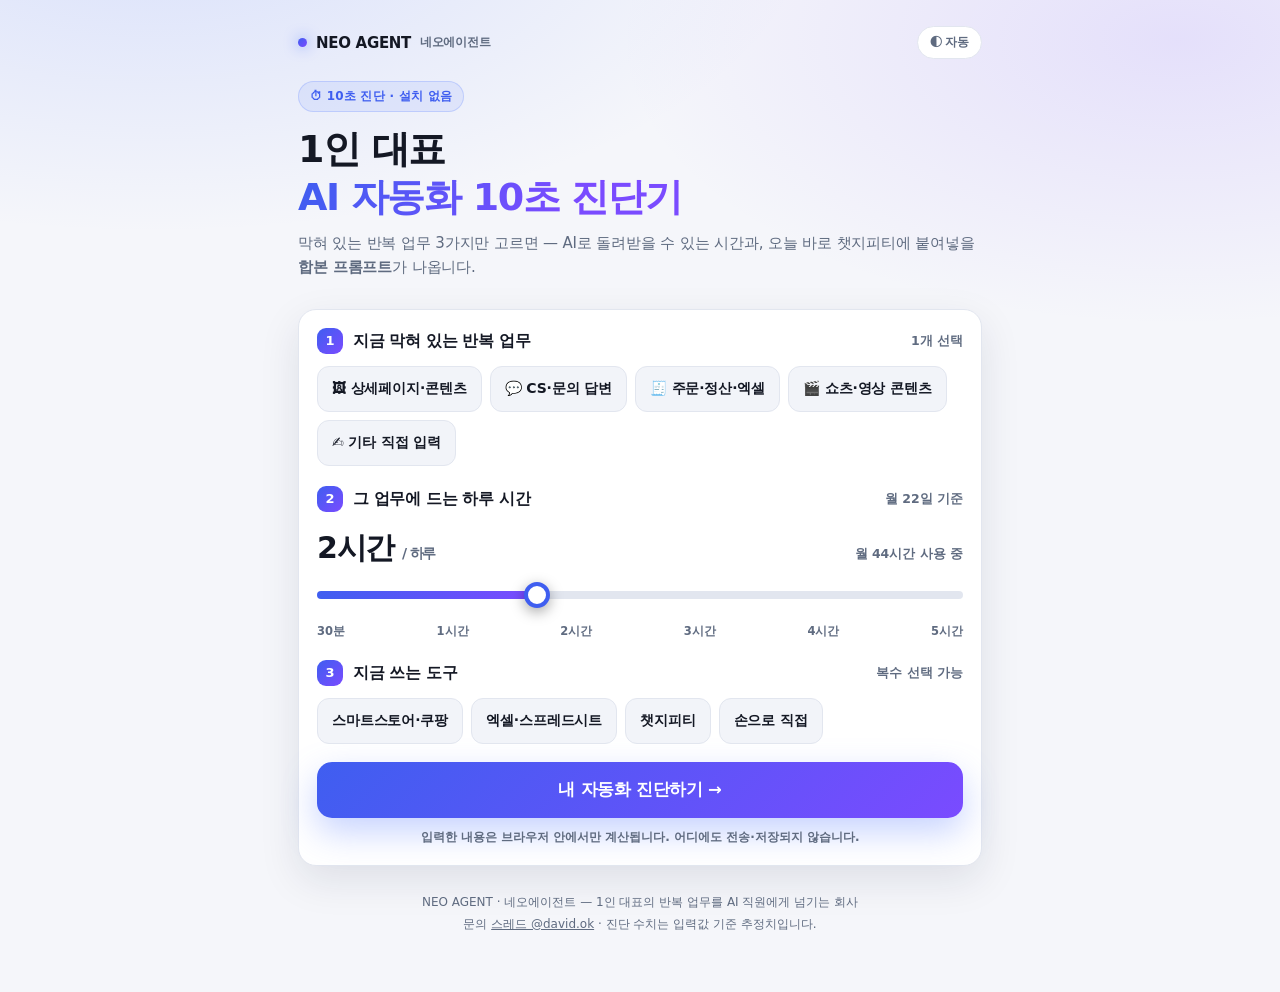
==== funnel/index.html @ 5f0cebe0 "Add NEO AGENT AI automation diagnosis mini-tool (threads funnel)" ====
<!DOCTYPE html>
<html lang="ko" data-theme="auto">
<head>
<meta charset="utf-8">
<meta name="viewport" content="width=device-width, initial-scale=1, viewport-fit=cover">
<meta name="color-scheme" content="dark light">
<title>1인 대표 AI 자동화 10초 진단기 | NEO AGENT</title>
<meta name="description" content="막혀 있는 반복 업무·하루 소요 시간·쓰는 도구 3가지만 고르면, AI 대체 가능 비율과 월 절약 시간, 바로 쓸 수 있는 합본 프롬프트를 만들어 드립니다.">
<meta property="og:title" content="1인 대표 AI 자동화 10초 진단기">
<meta property="og:description" content="3가지만 고르면 월 절약 시간과 바로 쓰는 프롬프트가 나옵니다. NEO AGENT.">
<meta property="og:type" content="website">
<style>
  :root{
    --bg:#0b0d12;
    --bg-soft:#12151d;
    --card:#151922;
    --card-2:#1b202b;
    --line:#262c39;
    --text:#eef1f7;
    --muted:#9aa4b8;
    --brand:#6c8cff;
    --brand-2:#8f6cff;
    --mint:#3ddc97;
    --warn:#ffb454;
    --shadow:0 18px 50px rgba(0,0,0,.45);
    --radius:18px;
  }
  html[data-theme="light"]{
    --bg:#f5f6fa;
    --bg-soft:#ffffff;
    --card:#ffffff;
    --card-2:#f2f4f9;
    --line:#e2e6ef;
    --text:#141824;
    --muted:#5f6b80;
    --brand:#3f5ef0;
    --brand-2:#7a4bff;
    --mint:#0f9d63;
    --warn:#b26b00;
    --shadow:0 14px 40px rgba(24,32,54,.10);
  }
  @media (prefers-color-scheme: light){
    html[data-theme="auto"]{
      --bg:#f5f6fa; --bg-soft:#ffffff; --card:#ffffff; --card-2:#f2f4f9;
      --line:#e2e6ef; --text:#141824; --muted:#5f6b80;
      --brand:#3f5ef0; --brand-2:#7a4bff; --mint:#0f9d63; --warn:#b26b00;
      --shadow:0 14px 40px rgba(24,32,54,.10);
    }
  }
  *{box-sizing:border-box}
  html,body{margin:0;padding:0}
  body{
    background:
      radial-gradient(1100px 520px at 12% -8%, rgba(108,140,255,.20), transparent 60%),
      radial-gradient(900px 460px at 92% 4%, rgba(143,108,255,.16), transparent 62%),
      var(--bg);
    color:var(--text);
    font-family:-apple-system,BlinkMacSystemFont,"Apple SD Gothic Neo","Pretendard","Malgun Gothic","Noto Sans KR",system-ui,sans-serif;
    line-height:1.6;
    -webkit-font-smoothing:antialiased;
    -webkit-text-size-adjust:100%;
    padding:0 0 56px;
  }
  .wrap{width:100%;max-width:720px;margin:0 auto;padding:0 18px}
  header{padding:26px 0 6px}
  .bar{display:flex;align-items:center;justify-content:space-between;gap:12px}
  .logo{display:flex;align-items:center;gap:9px;font-weight:800;letter-spacing:-.02em;font-size:15px}
  .logo .dot{width:9px;height:9px;border-radius:50%;background:linear-gradient(135deg,var(--brand),var(--brand-2));box-shadow:0 0 14px rgba(108,140,255,.9)}
  .logo small{color:var(--muted);font-weight:600;font-size:12px}
  .themebtn{
    appearance:none;border:1px solid var(--line);background:var(--card);color:var(--muted);
    border-radius:999px;padding:7px 12px;font-size:12px;font-weight:700;cursor:pointer;
  }
  .themebtn:active{transform:scale(.97)}
  .hero{padding:22px 0 4px}
  .kicker{
    display:inline-flex;align-items:center;gap:7px;
    font-size:12px;font-weight:800;letter-spacing:.02em;color:var(--brand);
    background:rgba(108,140,255,.12);border:1px solid rgba(108,140,255,.28);
    padding:5px 11px;border-radius:999px;margin-bottom:14px;
  }
  html[data-theme="light"] .kicker{background:rgba(63,94,240,.08)}
  h1{font-size:clamp(26px,7.4vw,38px);line-height:1.25;letter-spacing:-.035em;margin:0 0 10px;font-weight:850}
  h1 .grad{background:linear-gradient(120deg,var(--brand),var(--brand-2) 70%);-webkit-background-clip:text;background-clip:text;color:transparent}
  .sub{color:var(--muted);font-size:15px;margin:0 0 4px;letter-spacing:-.01em}
  .card{
    background:var(--card);border:1px solid var(--line);border-radius:var(--radius);
    padding:18px;margin-top:16px;box-shadow:var(--shadow);
  }
  .step{display:flex;align-items:center;gap:10px;margin-bottom:12px}
  .num{
    flex:0 0 auto;width:26px;height:26px;border-radius:9px;display:grid;place-items:center;
    background:linear-gradient(135deg,var(--brand),var(--brand-2));color:#fff;font-size:13px;font-weight:800;
  }
  .step h2{font-size:15.5px;margin:0;letter-spacing:-.02em;font-weight:800}
  .step .hint{color:var(--muted);font-size:12.5px;font-weight:600;margin-left:auto}
  .chips{display:flex;flex-wrap:wrap;gap:8px}
  .chip{
    appearance:none;cursor:pointer;font-family:inherit;
    border:1px solid var(--line);background:var(--card-2);color:var(--text);
    padding:11px 14px;border-radius:12px;font-size:14px;font-weight:650;letter-spacing:-.01em;
    transition:border-color .15s, background .15s, transform .08s;
    min-height:46px;display:inline-flex;align-items:center;gap:7px;
  }
  .chip:active{transform:scale(.985)}
  .chip[aria-pressed="true"]{
    border-color:transparent;color:#fff;
    background:linear-gradient(135deg,var(--brand),var(--brand-2));
    box-shadow:0 8px 22px rgba(108,140,255,.35);
  }
  html[data-theme="light"] .chip[aria-pressed="true"]{color:#fff}
  .chip.flagged{outline:2px solid var(--warn);outline-offset:2px}
  .input{
    width:100%;margin-top:10px;padding:13px 14px;border-radius:12px;font:inherit;font-size:14.5px;
    background:var(--card-2);color:var(--text);border:1px solid var(--line);
  }
  .input:focus{outline:2px solid rgba(108,140,255,.55);outline-offset:1px;border-color:transparent}
  .hidden{display:none !important}
  .range-head{display:flex;align-items:baseline;justify-content:space-between;margin:2px 0 6px}
  .range-val{font-size:30px;font-weight:850;letter-spacing:-.04em}
  .range-val span{font-size:14px;font-weight:700;color:var(--muted);margin-left:4px}
  .range-note{color:var(--muted);font-size:12.5px;font-weight:650}
  input[type=range]{
    -webkit-appearance:none;appearance:none;width:100%;height:34px;background:transparent;margin:0;
  }
  input[type=range]::-webkit-slider-runnable-track{
    height:8px;border-radius:99px;
    background:linear-gradient(90deg,var(--brand) 0%,var(--brand-2) var(--fill,40%), var(--line) var(--fill,40%));
  }
  input[type=range]::-moz-range-track{height:8px;border-radius:99px;background:var(--line)}
  input[type=range]::-moz-range-progress{height:8px;border-radius:99px;background:linear-gradient(90deg,var(--brand),var(--brand-2))}
  input[type=range]::-webkit-slider-thumb{
    -webkit-appearance:none;width:26px;height:26px;border-radius:50%;background:#fff;margin-top:-9px;
    border:4px solid var(--brand);box-shadow:0 4px 14px rgba(0,0,0,.35);cursor:pointer;
  }
  input[type=range]::-moz-range-thumb{
    width:22px;height:22px;border-radius:50%;background:#fff;border:4px solid var(--brand);cursor:pointer;
  }
  .scale{display:flex;justify-content:space-between;color:var(--muted);font-size:11.5px;font-weight:650;margin-top:2px}
  .go{
    display:flex;align-items:center;justify-content:center;gap:9px;width:100%;margin-top:18px;
    appearance:none;cursor:pointer;font-family:inherit;font-size:16.5px;font-weight:850;letter-spacing:-.02em;
    color:#fff;border:0;border-radius:15px;padding:17px 18px;min-height:56px;
    background:linear-gradient(135deg,var(--brand),var(--brand-2));
    box-shadow:0 14px 34px rgba(108,140,255,.38);
    transition:transform .08s, filter .15s;
  }
  .go:active{transform:scale(.99);filter:brightness(1.05)}
  .micro{text-align:center;color:var(--muted);font-size:12px;margin-top:10px;font-weight:600}
  /* result */
  #result{margin-top:20px}
  .reveal{animation:rise .45s cubic-bezier(.2,.7,.3,1) both}
  @keyframes rise{from{opacity:0;transform:translateY(14px)}to{opacity:1;transform:none}}
  .reshead{display:flex;align-items:center;gap:9px;margin-bottom:4px}
  .reshead .tag{
    font-size:11.5px;font-weight:800;color:var(--mint);border:1px solid rgba(61,220,151,.35);
    background:rgba(61,220,151,.10);padding:4px 9px;border-radius:999px;
  }
  .reshead h2{font-size:18px;margin:0;letter-spacing:-.03em;font-weight:850}
  .kpis{display:grid;grid-template-columns:1fr 1fr;gap:10px;margin-top:14px}
  @media (max-width:400px){.kpis{grid-template-columns:1fr}}
  .kpi{background:var(--card-2);border:1px solid var(--line);border-radius:14px;padding:14px}
  .kpi .lab{font-size:12px;font-weight:750;color:var(--muted);letter-spacing:-.01em}
  .kpi .val{font-size:29px;font-weight:850;letter-spacing:-.045em;margin-top:3px;line-height:1.15}
  .kpi .val.big{font-size:34px;color:var(--mint)}
  .kpi .val small{font-size:13.5px;font-weight:750;color:var(--muted);margin-left:3px;letter-spacing:0}
  .kpi .foot{font-size:12px;color:var(--muted);font-weight:600;margin-top:4px}
  .formula{margin-top:12px;font-size:12.5px;color:var(--muted);font-weight:620;line-height:1.65}
  .formula code{
    font-family:ui-monospace,SFMono-Regular,Menlo,monospace;font-size:12px;
    background:var(--card-2);border:1px solid var(--line);padding:1px 6px;border-radius:6px;color:var(--text);
  }
  .promptbox{margin-top:16px}
  .promptbox .ptitle{display:flex;align-items:center;justify-content:space-between;gap:10px;margin-bottom:8px}
  .promptbox h3{font-size:15px;margin:0;letter-spacing:-.02em;font-weight:800}
  pre#promptText{
    margin:0;padding:15px;border-radius:13px;background:#0a0c11;color:#e8ecf6;
    border:1px solid var(--line);font-size:12.5px;line-height:1.7;white-space:pre-wrap;word-break:break-word;
    max-height:340px;overflow:auto;font-family:ui-monospace,SFMono-Regular,Menlo,"D2Coding",monospace;
  }
  html[data-theme="light"] pre#promptText{background:#0e1220}
  .btnrow{display:grid;grid-template-columns:1fr 1fr;gap:9px;margin-top:10px}
  @media (max-width:400px){.btnrow{grid-template-columns:1fr}}
  .btn{
    appearance:none;cursor:pointer;font-family:inherit;font-size:14.5px;font-weight:800;letter-spacing:-.01em;
    border-radius:13px;padding:14px 14px;min-height:50px;display:inline-flex;align-items:center;justify-content:center;gap:8px;
    border:1px solid var(--line);background:var(--card-2);color:var(--text);text-decoration:none;
    transition:transform .08s, background .15s, border-color .15s;
  }
  .btn:active{transform:scale(.99)}
  .btn.primary{background:linear-gradient(135deg,var(--brand),var(--brand-2));color:#fff;border-color:transparent;box-shadow:0 10px 26px rgba(108,140,255,.32)}
  .btn.mint{background:var(--mint);color:#04231a;border-color:transparent;box-shadow:0 10px 26px rgba(61,220,151,.25)}
  html[data-theme="light"] .btn.mint{color:#fff;background:#0f9d63}
  .btn.ghost{background:transparent}
  .copied{color:var(--mint) !important;border-color:rgba(61,220,151,.5) !important}
  /* CTA */
  .cta{
    margin-top:22px;border-radius:20px;padding:20px;
    background:linear-gradient(160deg,rgba(108,140,255,.16),rgba(143,108,255,.10) 55%,transparent);
    border:1px solid rgba(108,140,255,.30);
  }
  .cta h2{font-size:19px;margin:0 0 10px;letter-spacing:-.03em;font-weight:850}
  .cta p{margin:0 0 9px;font-size:14.5px;color:var(--text);opacity:.92}
  .cta p.dim{color:var(--muted);font-size:13px}
  .ctabtns{display:grid;gap:9px;margin-top:14px}
  .foot{margin-top:26px;text-align:center;color:var(--muted);font-size:12px;line-height:1.8}
  .foot a{color:var(--muted)}
  .err{color:var(--warn);font-size:12.5px;font-weight:750;margin-top:10px}
  ::selection{background:rgba(108,140,255,.35)}
</style>
</head>
<body>
<div class="wrap">
  <header>
    <div class="bar">
      <div class="logo"><span class="dot"></span>NEO AGENT <small>네오에이전트</small></div>
      <button class="themebtn" id="themeBtn" type="button" aria-label="화면 밝기 전환">◐ 자동</button>
    </div>
    <div class="hero">
      <div class="kicker">⏱ 10초 진단 · 설치 없음</div>
      <h1>1인 대표<br><span class="grad">AI 자동화 10초 진단기</span></h1>
      <p class="sub">막혀 있는 반복 업무 3가지만 고르면 — AI로 돌려받을 수 있는 시간과, 오늘 바로 챗지피티에 붙여넣을 <b>합본 프롬프트</b>가 나옵니다.</p>
    </div>
  </header>

  <section class="card" aria-label="진단 입력">
    <div class="step">
      <div class="num">1</div>
      <h2>지금 막혀 있는 반복 업무</h2>
      <div class="hint">1개 선택</div>
    </div>
    <div class="chips" id="taskChips" role="group" aria-label="반복 업무 선택">
      <button class="chip" type="button" data-task="detail" aria-pressed="false">🖼 상세페이지·콘텐츠</button>
      <button class="chip" type="button" data-task="cs" aria-pressed="false">💬 CS·문의 답변</button>
      <button class="chip" type="button" data-task="ops" aria-pressed="false">🧾 주문·정산·엑셀</button>
      <button class="chip" type="button" data-task="shorts" aria-pressed="false">🎬 쇼츠·영상 콘텐츠</button>
      <button class="chip" type="button" data-task="etc" aria-pressed="false">✍️ 기타 직접 입력</button>
    </div>
    <input class="input hidden" id="etcInput" type="text" maxlength="60" placeholder="예: 매일 아침 경쟁사 가격 20개 비교해서 표로 정리" aria-label="기타 업무 직접 입력">

    <div class="step" style="margin-top:20px">
      <div class="num">2</div>
      <h2>그 업무에 드는 하루 시간</h2>
      <div class="hint">월 22일 기준</div>
    </div>
    <div class="range-head">
      <div class="range-val" id="hoursVal">2시간<span> / 하루</span></div>
      <div class="range-note" id="monthRaw">월 44시간 사용 중</div>
    </div>
    <input type="range" id="hours" min="0.5" max="5" step="0.5" value="2" aria-label="하루 소요 시간" style="--fill:30%">
    <div class="scale"><span>30분</span><span>1시간</span><span>2시간</span><span>3시간</span><span>4시간</span><span>5시간</span></div>

    <div class="step" style="margin-top:20px">
      <div class="num">3</div>
      <h2>지금 쓰는 도구</h2>
      <div class="hint">복수 선택 가능</div>
    </div>
    <div class="chips" id="toolChips" role="group" aria-label="사용 중인 도구 선택">
      <button class="chip" type="button" data-tool="스마트스토어·쿠팡" aria-pressed="false">스마트스토어·쿠팡</button>
      <button class="chip" type="button" data-tool="엑셀·스프레드시트" aria-pressed="false">엑셀·스프레드시트</button>
      <button class="chip" type="button" data-tool="챗지피티" aria-pressed="false">챗지피티</button>
      <button class="chip" type="button" data-tool="손으로 직접 (도구 없음)" aria-pressed="false">손으로 직접</button>
    </div>

    <button class="go" id="goBtn" type="button">내 자동화 진단하기 →</button>
    <div class="err hidden" id="errMsg" role="alert">1번에서 막혀 있는 업무를 하나 골라주세요.</div>
    <div class="micro">입력한 내용은 브라우저 안에서만 계산됩니다. 어디에도 전송·저장되지 않습니다.</div>
  </section>

  <section id="result" class="hidden" aria-live="polite">
    <div class="card reveal">
      <div class="reshead">
        <span class="tag">진단 완료</span>
        <h2 id="resTitle">상세페이지·콘텐츠 제작</h2>
      </div>
      <p class="sub" id="resLine" style="font-size:14px;margin:6px 0 0"></p>

      <div class="kpis">
        <div class="kpi">
          <div class="lab">AI 대체 가능 비율</div>
          <div class="val" id="kRate">70<small>%</small></div>
          <div class="foot" id="kRateFoot">사람은 판단·검수만</div>
        </div>
        <div class="kpi">
          <div class="lab">월 절약 가능 시간</div>
          <div class="val big" id="kSaved">30.8<small>시간</small></div>
          <div class="foot" id="kSavedFoot">하루 2.0시간 회수</div>
        </div>
      </div>

      <div class="formula" id="formula"></div>

      <div class="promptbox">
        <div class="ptitle">
          <h3>🎯 내 상황이 채워진 합본 프롬프트</h3>
        </div>
        <pre id="promptText"></pre>
        <div class="btnrow">
          <button class="btn primary" id="copyBtn" type="button">📋 프롬프트 복사</button>
          <a class="btn" id="gptLink" href="https://chatgpt.com/" target="_blank" rel="noopener">챗지피티 열기 ↗</a>
        </div>
        <div class="micro" id="copyHint">복사한 뒤 챗지피티에 그대로 붙여넣으면 됩니다.</div>
      </div>
    </div>

    <div class="card cta reveal" style="animation-delay:.06s">
      <h2>여기까지가 '혼자 하는 자동화'의 한계입니다</h2>
      <p>지금은 복붙해서 직접 돌리셔야 하고, 대화가 끊기면 어제 하던 일을 다시 설명해야 합니다.</p>
      <p>이 <b>'멈춘 업무 이어받기'</b>를 AI 직원들이 백그라운드에서 처리하고, 대표는 <b>모바일로 결재만 올리게</b> 만든 게 <b>NEO AGENT</b>입니다.</p>
      <p class="dim">결재는 승인/반려 두 버튼. 결과물과 근거는 자동으로 쌓입니다.</p>
      <div class="ctabtns">
        <a class="btn mint" href="https://docs.google.com/forms/d/e/1FAIpQLSeAuLCuPClQBIzY2bXBtT8aA2WGsV0OXg2AxdpuU3iWIM9Vjw/viewform" target="_blank" rel="noopener">📝 1분 설문 &amp; 무료 파일럿·MOU 신청 →</a>
        <a class="btn" href="https://1drv.ms/v/c/d7aced82112b68e7/IQAtv-NEF0TBTKCxfm5MxepvAegmUPIrIU6A-goisZYqW-o" target="_blank" rel="noopener">▶ 데모 영상 보기 (모바일 결재 화면)</a>
      </div>
      <div class="micro" style="margin-top:10px">설문은 6문항·1분. 연락처는 파일럿·MOU 안내에만 쓰고 종료 후 파기합니다.</div>
    </div>
  </section>

  <div class="foot">
    NEO AGENT · 네오에이전트 — 1인 대표의 반복 업무를 AI 직원에게 넘기는 회사<br>
    문의 <a href="https://www.threads.net/@david.ok" target="_blank" rel="noopener">스레드 @david.ok</a> · 진단 수치는 입력값 기준 추정치입니다.
  </div>
</div>

<script>
(function(){
  "use strict";

  var TASKS = {
    detail: { label:'상세페이지·콘텐츠 제작', rate:0.70, verb:'상세페이지·콘텐츠 만들기',
      pieces:['경쟁사 상세페이지 3~5개 뜯어보기','상품 특징 → 카피·문구 다듬기','이미지·섹션 순서 잡기','올리고 나서 수정·재업로드'] },
    cs: { label:'CS·문의 답변', rate:0.65, verb:'고객 문의 답변',
      pieces:['문의 읽고 유형 분류','답변 문장 쓰기','배송·교환 정책 확인','같은 질문 반복 응대'] },
    ops: { label:'주문·정산·엑셀 정리', rate:0.80, verb:'주문·정산 정리',
      pieces:['주문서 복사·붙여넣기','택배사·송장 대조','정산 금액 맞춰보기','엑셀 함수로 표 정리'] },
    shorts: { label:'쇼츠·영상 콘텐츠 기획·편집', rate:0.60, verb:'쇼츠 기획·편집',
      pieces:['소재·키워드 찾기','대본·후킹 첫 문장 쓰기','자막·컷 편집','업로드 문구·해시태그'] },
    etc: { label:'기타 반복 업무', rate:0.55, verb:'반복 업무',
      pieces:['자료 찾아 모으기','비교·정리하기','보고서·표 만들기','매번 같은 형식으로 다시 쓰기'] }
  };

  var el = {
    taskChips: document.getElementById('taskChips'),
    toolChips: document.getElementById('toolChips'),
    etcInput: document.getElementById('etcInput'),
    hours: document.getElementById('hours'),
    hoursVal: document.getElementById('hoursVal'),
    monthRaw: document.getElementById('monthRaw'),
    goBtn: document.getElementById('goBtn'),
    err: document.getElementById('errMsg'),
    result: document.getElementById('result'),
    resTitle: document.getElementById('resTitle'),
    resLine: document.getElementById('resLine'),
    kRate: document.getElementById('kRate'),
    kRateFoot: document.getElementById('kRateFoot'),
    kSaved: document.getElementById('kSaved'),
    kSavedFoot: document.getElementById('kSavedFoot'),
    formula: document.getElementById('formula'),
    promptText: document.getElementById('promptText'),
    copyBtn: document.getElementById('copyBtn'),
    copyHint: document.getElementById('copyHint'),
    themeBtn: document.getElementById('themeBtn')
  };

  var state = { task:null, tools:[], hours:2 };

  /* theme */
  var themes = ['auto','dark','light'];
  var themeLabels = { auto:'◐ 자동', dark:'● 다크', light:'○ 라이트' };
  var saved = null;
  try { saved = localStorage.getItem('neo-theme'); } catch(e){}
  if (saved && themes.indexOf(saved) > -1) setTheme(saved, false);
  function setTheme(t, store){
    document.documentElement.setAttribute('data-theme', t);
    el.themeBtn.textContent = themeLabels[t];
    if (store !== false) { try { localStorage.setItem('neo-theme', t); } catch(e){} }
  }
  el.themeBtn.addEventListener('click', function(){
    var now = document.documentElement.getAttribute('data-theme') || 'auto';
    setTheme(themes[(themes.indexOf(now) + 1) % themes.length]);
  });

  /* step 1 */
  el.taskChips.addEventListener('click', function(e){
    var b = e.target.closest('.chip'); if(!b) return;
    var key = b.dataset.task;
    state.task = key;
    Array.prototype.forEach.call(el.taskChips.children, function(c){
      c.setAttribute('aria-pressed', c === b ? 'true' : 'false');
      c.classList.remove('flagged');
    });
    el.err.classList.add('hidden');
    var isEtc = key === 'etc';
    el.etcInput.classList.toggle('hidden', !isEtc);
    if (isEtc) setTimeout(function(){ el.etcInput.focus(); }, 60);
  });

  /* step 3 */
  el.toolChips.addEventListener('click', function(e){
    var b = e.target.closest('.chip'); if(!b) return;
    var v = b.dataset.tool;
    var on = b.getAttribute('aria-pressed') === 'true';
    b.setAttribute('aria-pressed', on ? 'false' : 'true');
    if (on) { state.tools = state.tools.filter(function(t){ return t !== v; }); }
    else { if (state.tools.length >= 4) return; state.tools.push(v); }
  });

  /* step 2 */
  function fmtHours(n){
    return (Math.round(n*10)/10).toFixed(1).replace(/\.0$/,'');
  }
  function syncHours(){
    var v = parseFloat(el.hours.value);
    state.hours = v;
    var pct = (v - 0.5) / 4.5 * 100;
    el.hours.style.setProperty('--fill', pct + '%');
    el.hoursVal.innerHTML = (Number.isInteger(v) ? v : v.toFixed(1)) + '시간<span> / 하루</span>';
    el.monthRaw.textContent = '월 ' + fmtHours(v*22) + '시간 사용 중';
  }
  el.hours.addEventListener('input', syncHours);
  syncHours();

  function currentTask(){
    if (!state.task) return null;
    if (state.task !== 'etc') return TASKS[state.task];
    var custom = (el.etcInput.value || '').trim();
    var t = Object.assign({}, TASKS.etc);
    if (custom) { t.label = custom; t.verb = custom; }
    return t;
  }

  function buildPrompt(task, hours, tools, rate){
    var toolStr = tools.length ? tools.join(', ') : '따로 없음(손으로 직접)';
    var monthH = fmtHours(hours*22);
    var monthSaved = fmtHours(hours*22*rate);
    return [
      '너는 1인 셀러·1인 대표의 반복 업무를 대신 처리하는 실무 파트너다. 아래 내 상황을 읽고, 내가 설명한 내용과 네가 자료에서 직접 확인한 내용을 구분해서 1. [시간 진단] 2. [바로 쓰는 결과물 1개(초안·샘플·전용 프롬프트)] 3. [완전 자동화 설계도 3단계 & 통과 기준 3개] 4. [이어받기 메모 3줄]로 답해줘.',
      '',
      '[내 상황]',
      '- 막혀 있는 반복 업무: ' + task.label,
      '- 하루 소요 시간: 약 ' + fmtHours(hours) + '시간 (월 22일 기준 월 ' + monthH + '시간)',
      '- 지금 쓰는 도구: ' + toolStr,
      '- 목표: 이 업무에 내가 직접 손대는 시간을 줄이고, 결과물은 내가 검토·승인만 하는 구조로 바꾸기',
      '',
      '[요청]',
      '1. [시간 진단] 이 업무에서 지금 새는 시간을 항목별로 쪼개고, AI가 줄일 수 있는 시간과 내가 남겨야 할 시간을 숫자로 구분해줘. 내가 적은 하루 ' + fmtHours(hours) + '시간이 어디로 가는지 먼저 보여줘.',
      '2. [바로 쓰는 결과물 1개] 내 상황에 맞는 결과물 하나를 지금 바로 쓸 수 있는 완성 형태로 만들어줘. 초안·샘플·전용 프롬프트 중 가장 효과가 큰 1개만 골라서, 복사해서 바로 쓸 수 있게 써줘.',
      '3. [완전 자동화 설계도 3단계 & 통과 기준 3개] 3단계로 나누고, 각 단계마다 "이게 되면 통과"라고 판정할 수 있는 기준을 3개씩 제시해줘. 도구는 내가 지금 쓰는 것(' + toolStr + ')을 기준으로 현실적으로 짜줘.',
      '4. [이어받기 메모 3줄] 내가 다음에 이 대화를 이어받을 때 필요한 맥락 3줄. (지금까지 정한 것 / 아직 안 정한 것 / 다음에 물어볼 것)',
      '',
      '[조건]',
      '- 확인하지 않은 수치·사례·출처를 지어내지 말고, 모르면 "확인 필요"라고 표시해줘.',
      '- 일반론보다 내 업무("' + task.verb + '")에 바로 붙는 문장과 양식으로 써줘.',
      '- 내가 이미 쓰는 도구를 다시 사라고 하지 말고, 있는 것 조합으로 설계해줘.',
      '- 마지막에 "오늘 30분 안에 할 1가지"를 한 줄로 정해줘.'
    ].join('\n');
  }

  function diagnose(){
    var task = currentTask();
    if (!task) {
      el.err.classList.remove('hidden');
      Array.prototype.forEach.call(el.taskChips.children, function(c){ c.classList.add('flagged'); });
      el.result.classList.add('hidden');
      el.taskChips.scrollIntoView({behavior:'smooth', block:'center'});
      return;
    }
    el.err.classList.add('hidden');

    var hours = state.hours;
    var rate = task.rate;
    if (state.tools.indexOf('챗지피티') > -1) rate += 0.02;
    if (state.tools.indexOf('손으로 직접 (도구 없음)') > -1) rate += 0.03;
    rate = Math.min(0.90, Math.round(rate*100)/100);

    var monthHours = hours*22;
    var saved = monthHours*rate;
    var daySaved = hours*rate;

    el.resTitle.textContent = task.label;
    el.resLine.innerHTML = '하루 <b>' + fmtHours(hours) + '시간</b> 중 <b>' + fmtHours(daySaved) + '시간</b>을 AI가 가져갑니다. 남는 시간은 판단과 검수에 쓰시면 됩니다.';

    el.kRate.innerHTML = Math.round(rate*100) + '<small>%</small>';
    el.kRateFoot.textContent = rate >= 0.75 ? '거의 전부 AI, 사람은 승인만'
      : rate >= 0.65 ? '초안·정리는 AI, 판단은 사람'
      : '반복 구간만 AI, 기획은 사람';
    el.kSaved.innerHTML = fmtHours(saved) + '<small>시간</small>';
    el.kSavedFoot.textContent = '하루 ' + fmtHours(daySaved) + '시간 회수 · 연 ' + fmtHours(saved*12) + '시간';

    el.formula.innerHTML = '계산 근거 · 하루 ' + fmtHours(hours) + '시간 × 월 22일 × 대체율 ' + Math.round(rate*100) + '% = <code>월 ' + fmtHours(saved) + '시간</code>'
      + (rate > task.rate ? ' (기본 '+Math.round(task.rate*100)+'% + 쓰는 도구 보정 +'+Math.round((rate-task.rate)*100)+'%p)' : '')
      + '<br>업무별 기본 대체율은 반복 구간의 비중을 기준으로 잡은 추정치입니다. 실제 절감은 업무 환경에 따라 달라집니다.';

    el.promptText.textContent = buildPrompt(task, hours, state.tools, rate);

    el.result.classList.remove('hidden');
    el.copyBtn.textContent = '📋 프롬프트 복사';
    el.copyBtn.classList.remove('copied');
    el.copyHint.textContent = '복사한 뒤 챗지피티에 그대로 붙여넣으면 됩니다.';
    setTimeout(function(){
      el.result.scrollIntoView({behavior:'smooth', block:'start'});
    }, 40);
  }

  el.goBtn.addEventListener('click', diagnose);

  /* copy */
  function legacyCopy(text){
    var ta = document.createElement('textarea');
    ta.value = text;
    ta.setAttribute('readonly','');
    ta.style.position = 'fixed';
    ta.style.top = '-1000px';
    ta.style.opacity = '0';
    document.body.appendChild(ta);
    ta.select();
    ta.setSelectionRange(0, text.length);
    var ok = false;
    try { ok = document.execCommand('copy'); } catch(e){ ok = false; }
    document.body.removeChild(ta);
    return ok;
  }
  el.copyBtn.addEventListener('click', function(){
    var text = el.promptText.textContent || '';
    function done(ok){
      if (ok) {
        el.copyBtn.textContent = '✓ 복사됨';
        el.copyBtn.classList.add('copied');
        el.copyHint.textContent = '이제 챗지피티에 붙여넣고, 첫 답변만 받아보세요.';
        setTimeout(function(){
          el.copyBtn.textContent = '📋 프롬프트 복사';
          el.copyBtn.classList.remove('copied');
        }, 2600);
      } else {
        el.copyHint.textContent = '자동 복사가 막혔습니다. 프롬프트를 길게 눌러 직접 복사해 주세요.';
      }
    }
    if (navigator.clipboard && window.isSecureContext) {
      navigator.clipboard.writeText(text).then(function(){ done(true); }, function(){ done(legacyCopy(text)); });
    } else {
      done(legacyCopy(text));
    }
  });
})();
</script>
</body>
</html>
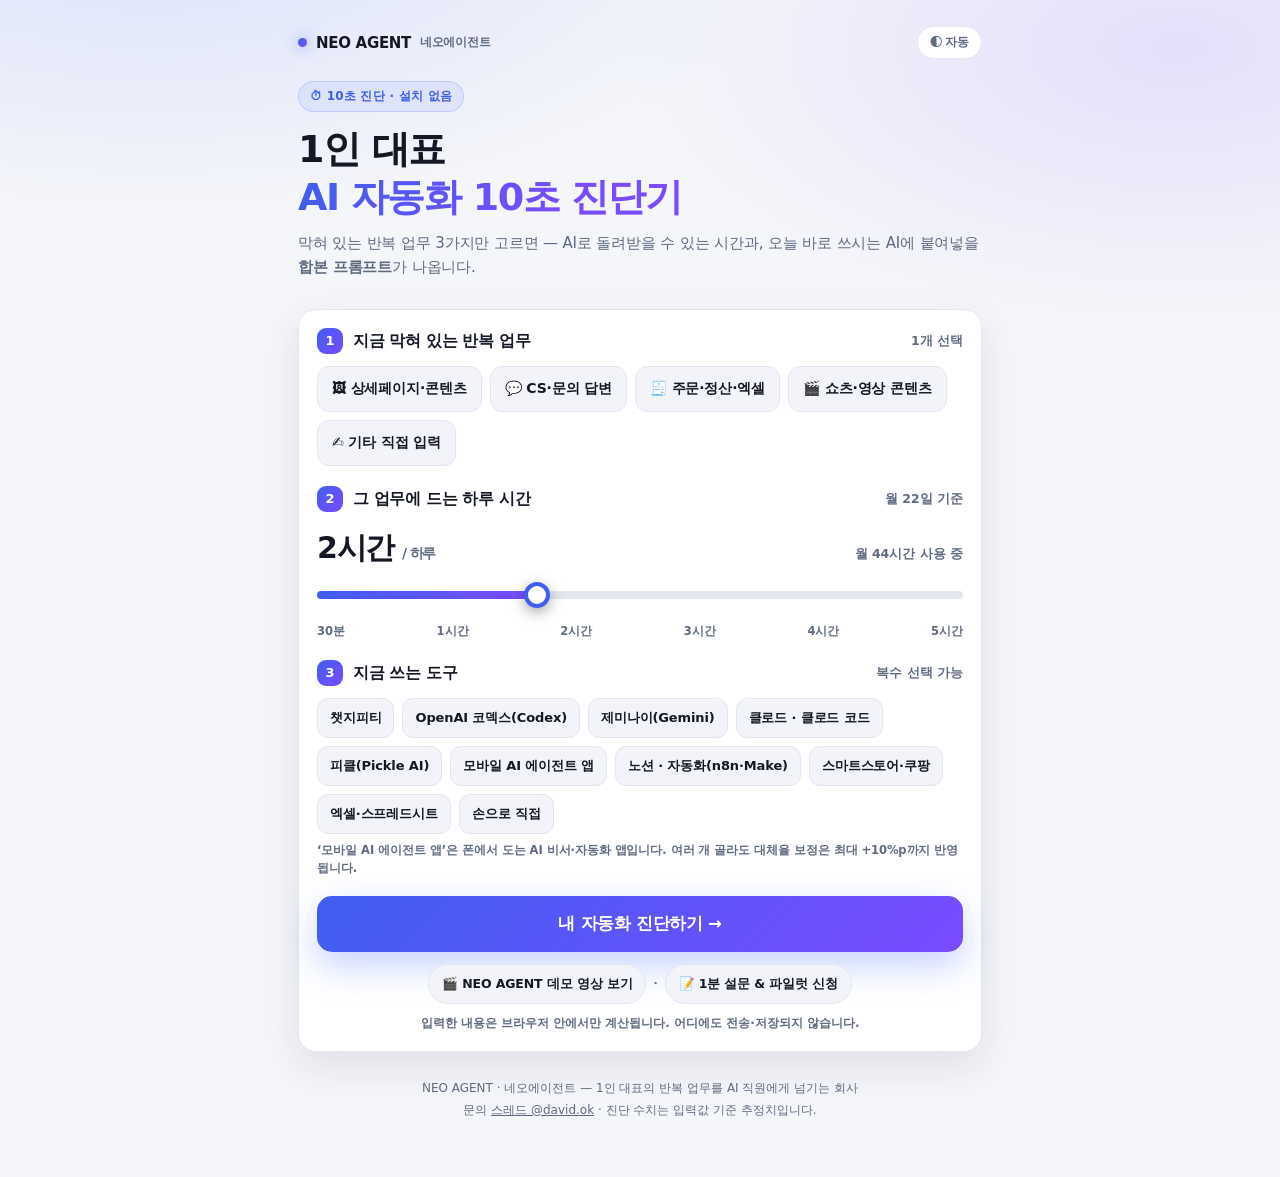
==== commit ca0765b5: "update diagnosis tool: expand tools, add demo/survey quick bar" ====
--- a/funnel/index.html
+++ b/funnel/index.html
@@ -93,7 +93,7 @@
     background:linear-gradient(135deg,var(--brand),var(--brand-2));color:#fff;font-size:13px;font-weight:800;
   }
   .step h2{font-size:15.5px;margin:0;letter-spacing:-.02em;font-weight:800}
-  .step .hint{color:var(--muted);font-size:12.5px;font-weight:600;margin-left:auto}
+  .step .hint{color:var(--muted);font-size:12.5px;font-weight:600;margin-left:auto;white-space:nowrap}
   .chips{display:flex;flex-wrap:wrap;gap:8px}
   .chip{
     appearance:none;cursor:pointer;font-family:inherit;
@@ -147,6 +147,20 @@
   }
   .go:active{transform:scale(.99);filter:brightness(1.05)}
   .micro{text-align:center;color:var(--muted);font-size:12px;margin-top:10px;font-weight:600}
+  /* quick links right under the primary button */
+  .quickbar{display:flex;flex-wrap:wrap;align-items:center;justify-content:center;gap:7px;margin-top:12px}
+  .qlink{
+    appearance:none;cursor:pointer;font-family:inherit;text-decoration:none;
+    display:inline-flex;align-items:center;gap:6px;min-height:40px;padding:9px 13px;
+    border-radius:999px;border:1px solid var(--line);background:var(--card-2);color:var(--text);
+    font-size:12.5px;font-weight:750;letter-spacing:-.01em;
+    transition:border-color .15s, background .15s, transform .08s;
+  }
+  .qlink:active{transform:scale(.985)}
+  .qlink:hover{border-color:rgba(108,140,255,.55)}
+  .qsep{color:var(--muted);font-size:11px;font-weight:700}
+  #toolChips .chip{font-size:13px;padding:9px 12px;min-height:40px;border-radius:11px;gap:6px}
+  .chips-note{margin-top:8px;color:var(--muted);font-size:11.5px;font-weight:600;line-height:1.55;letter-spacing:-.005em}
   /* result */
   #result{margin-top:20px}
   .reveal{animation:rise .45s cubic-bezier(.2,.7,.3,1) both}
@@ -158,7 +172,7 @@
   }
   .reshead h2{font-size:18px;margin:0;letter-spacing:-.03em;font-weight:850}
   .kpis{display:grid;grid-template-columns:1fr 1fr;gap:10px;margin-top:14px}
-  @media (max-width:400px){.kpis{grid-template-columns:1fr}}
+  @media (max-width:370px){.kpis{grid-template-columns:1fr}}
   .kpi{background:var(--card-2);border:1px solid var(--line);border-radius:14px;padding:14px}
   .kpi .lab{font-size:12px;font-weight:750;color:var(--muted);letter-spacing:-.01em}
   .kpi .val{font-size:29px;font-weight:850;letter-spacing:-.045em;margin-top:3px;line-height:1.15}
@@ -180,7 +194,7 @@
   }
   html[data-theme="light"] pre#promptText{background:#0e1220}
   .btnrow{display:grid;grid-template-columns:1fr 1fr;gap:9px;margin-top:10px}
-  @media (max-width:400px){.btnrow{grid-template-columns:1fr}}
+  @media (max-width:370px){.btnrow{grid-template-columns:1fr}}
   .btn{
     appearance:none;cursor:pointer;font-family:inherit;font-size:14.5px;font-weight:800;letter-spacing:-.01em;
     border-radius:13px;padding:14px 14px;min-height:50px;display:inline-flex;align-items:center;justify-content:center;gap:8px;
@@ -219,7 +233,7 @@
     <div class="hero">
       <div class="kicker">⏱ 10초 진단 · 설치 없음</div>
       <h1>1인 대표<br><span class="grad">AI 자동화 10초 진단기</span></h1>
-      <p class="sub">막혀 있는 반복 업무 3가지만 고르면 — AI로 돌려받을 수 있는 시간과, 오늘 바로 챗지피티에 붙여넣을 <b>합본 프롬프트</b>가 나옵니다.</p>
+      <p class="sub">막혀 있는 반복 업무 3가지만 고르면 — AI로 돌려받을 수 있는 시간과, 오늘 바로 쓰시는 AI에 붙여넣을 <b>합본 프롬프트</b>가 나옵니다.</p>
     </div>
   </header>
 
@@ -256,13 +270,25 @@
       <div class="hint">복수 선택 가능</div>
     </div>
     <div class="chips" id="toolChips" role="group" aria-label="사용 중인 도구 선택">
-      <button class="chip" type="button" data-tool="스마트스토어·쿠팡" aria-pressed="false">스마트스토어·쿠팡</button>
-      <button class="chip" type="button" data-tool="엑셀·스프레드시트" aria-pressed="false">엑셀·스프레드시트</button>
-      <button class="chip" type="button" data-tool="챗지피티" aria-pressed="false">챗지피티</button>
-      <button class="chip" type="button" data-tool="손으로 직접 (도구 없음)" aria-pressed="false">손으로 직접</button>
-    </div>
+      <button class="chip" type="button" data-tool="챗지피티" data-bonus="2" aria-pressed="false">챗지피티</button>
+      <button class="chip" type="button" data-tool="OpenAI 코덱스(Codex)" data-bonus="3" aria-pressed="false">OpenAI 코덱스(Codex)</button>
+      <button class="chip" type="button" data-tool="제미나이(Gemini)" data-bonus="2" aria-pressed="false">제미나이(Gemini)</button>
+      <button class="chip" type="button" data-tool="클로드 · 클로드 코드" data-bonus="3" aria-pressed="false">클로드 · 클로드 코드</button>
+      <button class="chip" type="button" data-tool="피클(Pickle AI)" data-bonus="3" aria-pressed="false">피클(Pickle AI)</button>
+      <button class="chip" type="button" data-tool="모바일 AI 에이전트 앱" data-bonus="2" aria-pressed="false" title="예: 폰에서 도는 AI 비서·자동화 앱">모바일 AI 에이전트 앱</button>
+      <button class="chip" type="button" data-tool="노션 · 자동화(n8n·Make)" data-bonus="3" aria-pressed="false">노션 · 자동화(n8n·Make)</button>
+      <button class="chip" type="button" data-tool="스마트스토어·쿠팡" data-bonus="1" aria-pressed="false">스마트스토어·쿠팡</button>
+      <button class="chip" type="button" data-tool="엑셀·스프레드시트" data-bonus="1" aria-pressed="false">엑셀·스프레드시트</button>
+      <button class="chip" type="button" data-tool="손으로 직접 (도구 없음)" data-bonus="3" aria-pressed="false">손으로 직접</button>
+    </div>
+    <div class="chips-note">‘모바일 AI 에이전트 앱’은 폰에서 도는 AI 비서·자동화 앱입니다. 여러 개 골라도 대체율 보정은 최대 +10%p까지 반영됩니다.</div>
 
     <button class="go" id="goBtn" type="button">내 자동화 진단하기 →</button>
+    <div class="quickbar" aria-label="진단 없이 바로 보기">
+      <a class="qlink" href="https://1drv.ms/v/c/d7aced82112b68e7/IQAtv-NEF0TBTKCxfm5MxepvAegmUPIrIU6A-goisZYqW-o" target="_blank" rel="noopener">🎬 NEO AGENT 데모 영상 보기</a>
+      <span class="qsep" aria-hidden="true">·</span>
+      <a class="qlink" href="https://docs.google.com/forms/d/e/1FAIpQLSeAuLCuPClQBIzY2bXBtT8aA2WGsV0OXg2AxdpuU3iWIM9Vjw/viewform" target="_blank" rel="noopener">📝 1분 설문 &amp; 파일럿 신청</a>
+    </div>
     <div class="err hidden" id="errMsg" role="alert">1번에서 막혀 있는 업무를 하나 골라주세요.</div>
     <div class="micro">입력한 내용은 브라우저 안에서만 계산됩니다. 어디에도 전송·저장되지 않습니다.</div>
   </section>
@@ -299,7 +325,7 @@
           <button class="btn primary" id="copyBtn" type="button">📋 프롬프트 복사</button>
           <a class="btn" id="gptLink" href="https://chatgpt.com/" target="_blank" rel="noopener">챗지피티 열기 ↗</a>
         </div>
-        <div class="micro" id="copyHint">복사한 뒤 챗지피티에 그대로 붙여넣으면 됩니다.</div>
+        <div class="micro" id="copyHint">복사한 뒤 쓰시는 AI(챗지피티·제미나이·클로드 등)에 그대로 붙여넣으면 됩니다.</div>
       </div>
     </div>
 
@@ -364,6 +390,22 @@
 
   var state = { task:null, tools:[], hours:2 };
 
+  /* 도구별 대체율 보정(%p) — 쓸수록 자동화 여지가 크지만 상한을 둔다 */
+  var TOOL_BONUS = {
+    '챗지피티':2,
+    'OpenAI 코덱스(Codex)':3,
+    '제미나이(Gemini)':2,
+    '클로드 · 클로드 코드':3,
+    '피클(Pickle AI)':3,
+    '모바일 AI 에이전트 앱':2,
+    '노션 · 자동화(n8n·Make)':3,
+    '스마트스토어·쿠팡':1,
+    '엑셀·스프레드시트':1,
+    '손으로 직접 (도구 없음)':3
+  };
+  var BONUS_CAP = 10;
+  var MANUAL = '손으로 직접 (도구 없음)';
+
   /* theme */
   var themes = ['auto','dark','light'];
   var themeLabels = { auto:'◐ 자동', dark:'● 다크', light:'○ 라이트' };
@@ -402,7 +444,7 @@
     var on = b.getAttribute('aria-pressed') === 'true';
     b.setAttribute('aria-pressed', on ? 'false' : 'true');
     if (on) { state.tools = state.tools.filter(function(t){ return t !== v; }); }
-    else { if (state.tools.length >= 4) return; state.tools.push(v); }
+    else { state.tools.push(v); }
   });
 
   /* step 2 */
@@ -429,8 +471,22 @@
     return t;
   }
 
+  function toolBonus(){
+    var sum = 0;
+    state.tools.forEach(function(t){ sum += (TOOL_BONUS[t] || 0); });
+    return Math.min(BONUS_CAP, sum);
+  }
+  function promptTools(){
+    var pick = state.tools.filter(function(t){ return t !== MANUAL; });
+    if (state.tools.indexOf(MANUAL) > -1) {
+      pick.push(pick.length ? '일부는 아직 손으로 직접' : '손으로 직접 (도구 없음)');
+    }
+    return pick;
+  }
+
   function buildPrompt(task, hours, tools, rate){
-    var toolStr = tools.length ? tools.join(', ') : '따로 없음(손으로 직접)';
+    var toolStr = tools.length ? tools.join(', ') : '따로 없음 — 손으로 직접 처리 중';
+    var toolPhrase = tools.length ? tools.join(', ') : '지금은 따로 없이 손으로 직접';
     var monthH = fmtHours(hours*22);
     var monthSaved = fmtHours(hours*22*rate);
     return [
@@ -445,7 +501,7 @@
       '[요청]',
       '1. [시간 진단] 이 업무에서 지금 새는 시간을 항목별로 쪼개고, AI가 줄일 수 있는 시간과 내가 남겨야 할 시간을 숫자로 구분해줘. 내가 적은 하루 ' + fmtHours(hours) + '시간이 어디로 가는지 먼저 보여줘.',
       '2. [바로 쓰는 결과물 1개] 내 상황에 맞는 결과물 하나를 지금 바로 쓸 수 있는 완성 형태로 만들어줘. 초안·샘플·전용 프롬프트 중 가장 효과가 큰 1개만 골라서, 복사해서 바로 쓸 수 있게 써줘.',
-      '3. [완전 자동화 설계도 3단계 & 통과 기준 3개] 3단계로 나누고, 각 단계마다 "이게 되면 통과"라고 판정할 수 있는 기준을 3개씩 제시해줘. 도구는 내가 지금 쓰는 것(' + toolStr + ')을 기준으로 현실적으로 짜줘.',
+      '3. [완전 자동화 설계도 3단계 & 통과 기준 3개] 3단계로 나누고, 각 단계마다 "이게 되면 통과"라고 판정할 수 있는 기준을 3개씩 제시해줘. 도구는 ' + toolPhrase + ' — 이 조건에서 바로 돌아가게 짜줘.',
       '4. [이어받기 메모 3줄] 내가 다음에 이 대화를 이어받을 때 필요한 맥락 3줄. (지금까지 정한 것 / 아직 안 정한 것 / 다음에 물어볼 것)',
       '',
       '[조건]',
@@ -468,10 +524,9 @@
     el.err.classList.add('hidden');
 
     var hours = state.hours;
-    var rate = task.rate;
-    if (state.tools.indexOf('챗지피티') > -1) rate += 0.02;
-    if (state.tools.indexOf('손으로 직접 (도구 없음)') > -1) rate += 0.03;
-    rate = Math.min(0.90, Math.round(rate*100)/100);
+    var baseRate = task.rate;
+    var bonus = toolBonus();
+    var rate = Math.min(0.90, Math.round((baseRate + bonus/100)*100)/100);
 
     var monthHours = hours*22;
     var saved = monthHours*rate;
@@ -487,16 +542,19 @@
     el.kSaved.innerHTML = fmtHours(saved) + '<small>시간</small>';
     el.kSavedFoot.textContent = '하루 ' + fmtHours(daySaved) + '시간 회수 · 연 ' + fmtHours(saved*12) + '시간';
 
+    var calcNote = [];
+    if (bonus > 0) calcNote.push('기본 ' + Math.round(baseRate*100) + '% + 쓰는 도구 보정 +' + bonus + '%p');
+    if (rate >= 0.90) calcNote.push('대체율 상한 90% 적용');
     el.formula.innerHTML = '계산 근거 · 하루 ' + fmtHours(hours) + '시간 × 월 22일 × 대체율 ' + Math.round(rate*100) + '% = <code>월 ' + fmtHours(saved) + '시간</code>'
-      + (rate > task.rate ? ' (기본 '+Math.round(task.rate*100)+'% + 쓰는 도구 보정 +'+Math.round((rate-task.rate)*100)+'%p)' : '')
+      + (calcNote.length ? '<br>(' + calcNote.join(' · ') + ')' : '')
       + '<br>업무별 기본 대체율은 반복 구간의 비중을 기준으로 잡은 추정치입니다. 실제 절감은 업무 환경에 따라 달라집니다.';
 
-    el.promptText.textContent = buildPrompt(task, hours, state.tools, rate);
+    el.promptText.textContent = buildPrompt(task, hours, promptTools(), rate);
 
     el.result.classList.remove('hidden');
     el.copyBtn.textContent = '📋 프롬프트 복사';
     el.copyBtn.classList.remove('copied');
-    el.copyHint.textContent = '복사한 뒤 챗지피티에 그대로 붙여넣으면 됩니다.';
+    el.copyHint.textContent = '복사한 뒤 쓰시는 AI에 그대로 붙여넣으면 됩니다.';
     setTimeout(function(){
       el.result.scrollIntoView({behavior:'smooth', block:'start'});
     }, 40);
@@ -526,7 +584,7 @@
       if (ok) {
         el.copyBtn.textContent = '✓ 복사됨';
         el.copyBtn.classList.add('copied');
-        el.copyHint.textContent = '이제 챗지피티에 붙여넣고, 첫 답변만 받아보세요.';
+        el.copyHint.textContent = '이제 쓰시는 AI에 붙여넣고, 첫 답변만 받아보세요.';
         setTimeout(function(){
           el.copyBtn.textContent = '📋 프롬프트 복사';
           el.copyBtn.classList.remove('copied');
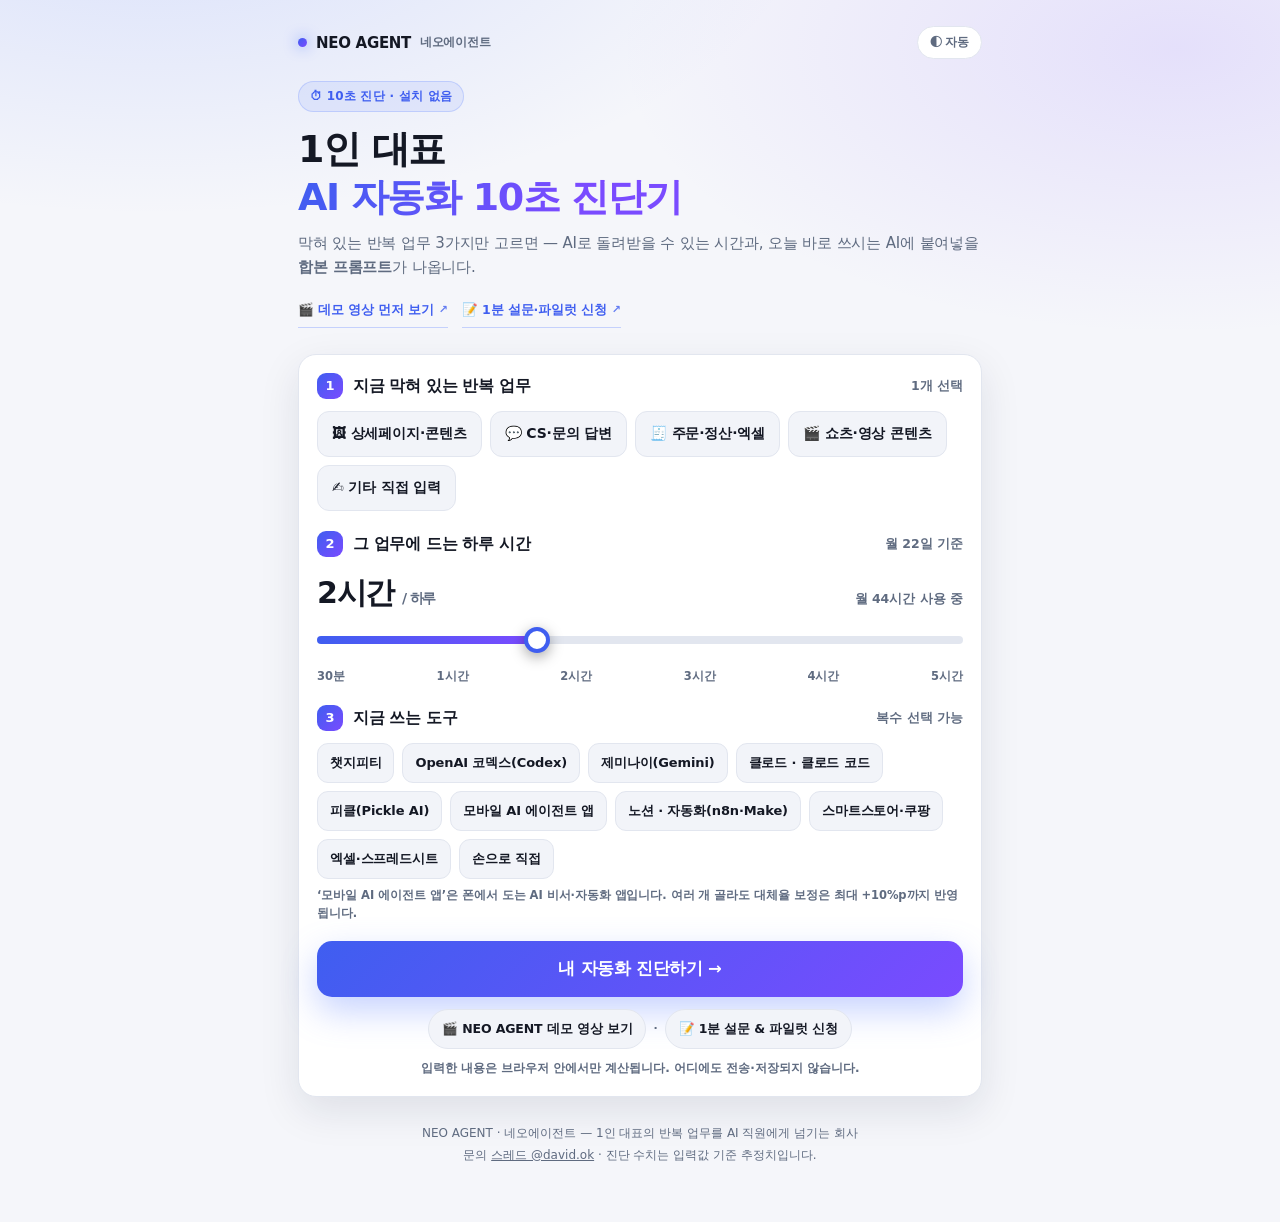
==== commit 061f360b: "diagnosis tool: hero demo shortcuts" ====
--- a/funnel/index.html
+++ b/funnel/index.html
@@ -161,6 +161,16 @@
   .qsep{color:var(--muted);font-size:11px;font-weight:700}
   #toolChips .chip{font-size:13px;padding:9px 12px;min-height:40px;border-radius:11px;gap:6px}
   .chips-note{margin-top:8px;color:var(--muted);font-size:11.5px;font-weight:600;line-height:1.55;letter-spacing:-.005em}
+  /* top shortcuts in the hero, so a visitor who never presses the button still reaches the demo */
+  .toplinks{display:flex;flex-wrap:wrap;align-items:center;gap:6px 14px;margin-top:13px}
+  .toplink{
+    display:inline-flex;align-items:center;gap:5px;min-height:36px;padding:2px 0;
+    color:var(--brand);font-size:12.5px;font-weight:750;letter-spacing:-.01em;text-decoration:none;
+    border-bottom:1px solid rgba(108,140,255,.35);
+  }
+  .toplink:active{opacity:.75}
+  .toplink .arw{font-size:11px;opacity:.8}
+  html[data-theme="light"] .toplink{border-bottom-color:rgba(63,94,240,.30)}
   /* result */
   #result{margin-top:20px}
   .reveal{animation:rise .45s cubic-bezier(.2,.7,.3,1) both}
@@ -234,6 +244,10 @@
       <div class="kicker">⏱ 10초 진단 · 설치 없음</div>
       <h1>1인 대표<br><span class="grad">AI 자동화 10초 진단기</span></h1>
       <p class="sub">막혀 있는 반복 업무 3가지만 고르면 — AI로 돌려받을 수 있는 시간과, 오늘 바로 쓰시는 AI에 붙여넣을 <b>합본 프롬프트</b>가 나옵니다.</p>
+      <div class="toplinks">
+        <a class="toplink" href="https://1drv.ms/v/c/d7aced82112b68e7/IQAtv-NEF0TBTKCxfm5MxepvAegmUPIrIU6A-goisZYqW-o" target="_blank" rel="noopener">🎬 데모 영상 먼저 보기 <span class="arw">↗</span></a>
+        <a class="toplink" href="https://docs.google.com/forms/d/e/1FAIpQLSeAuLCuPClQBIzY2bXBtT8aA2WGsV0OXg2AxdpuU3iWIM9Vjw/viewform" target="_blank" rel="noopener">📝 1분 설문·파일럿 신청 <span class="arw">↗</span></a>
+      </div>
     </div>
   </header>
 
